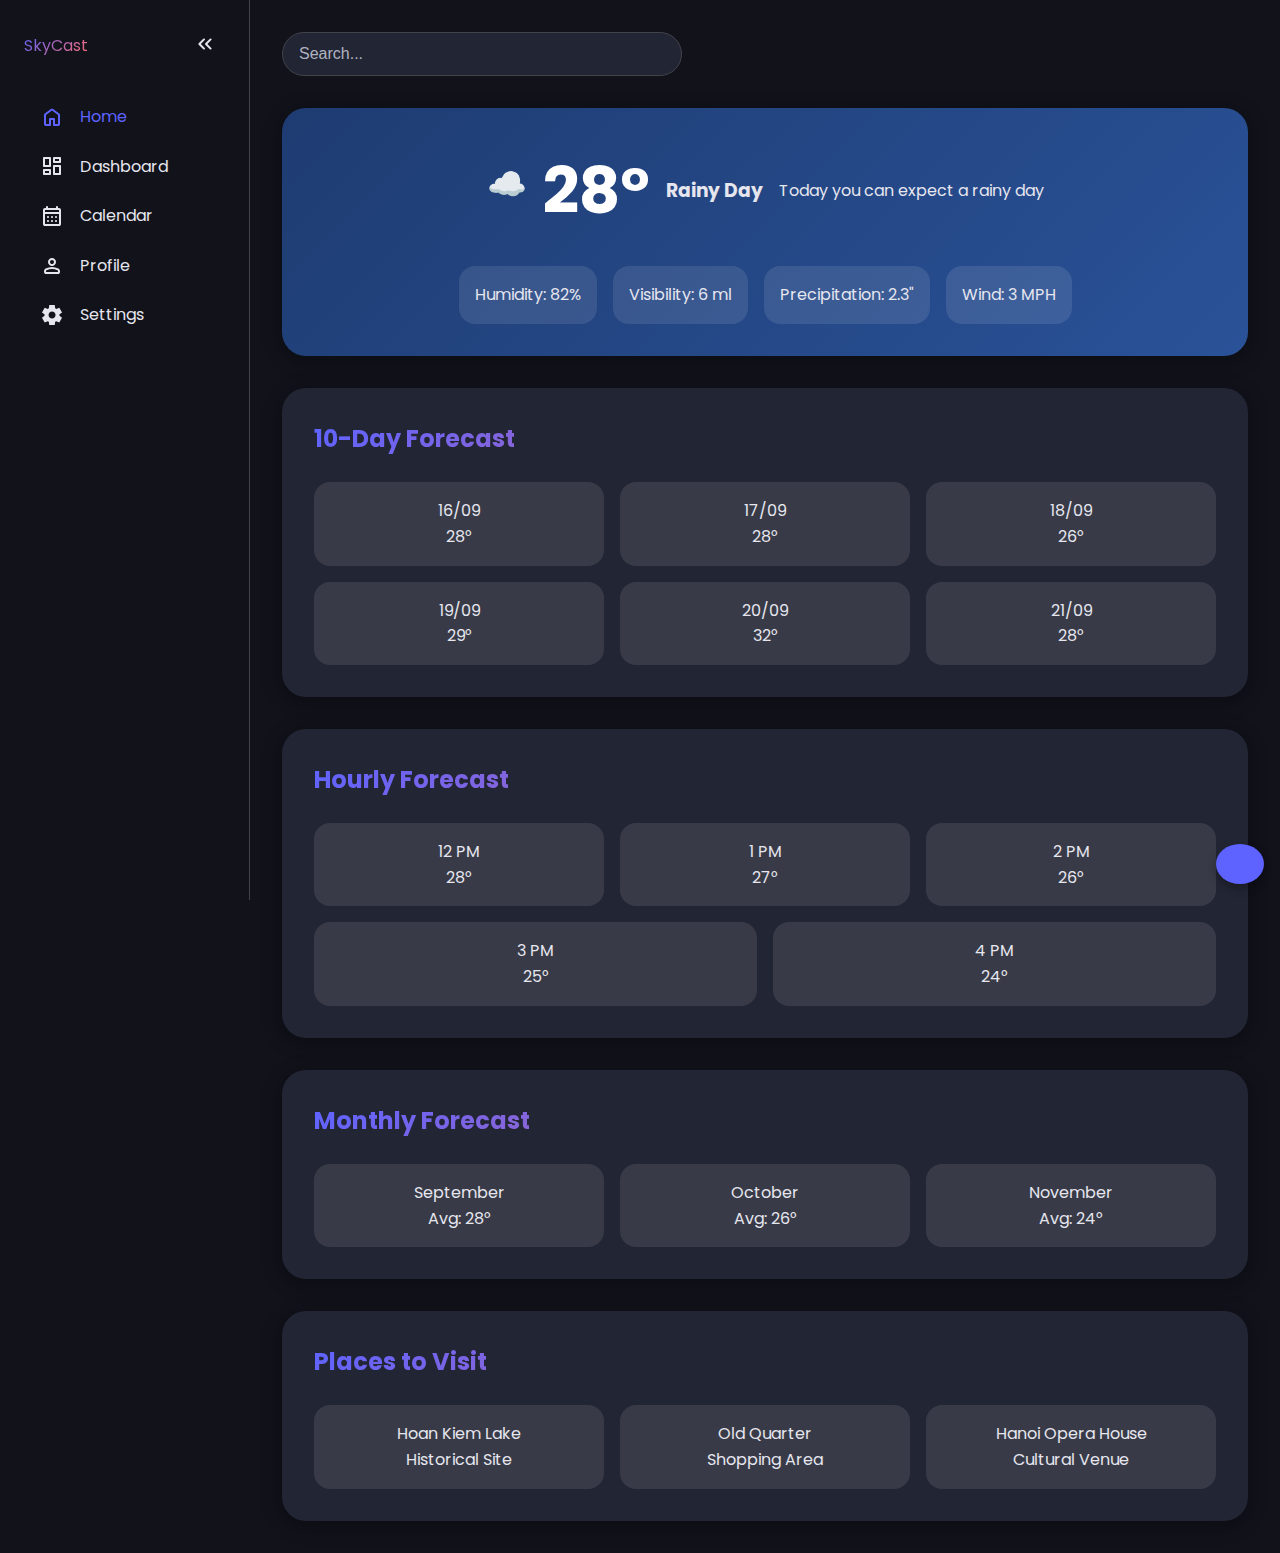
==== index.html @ c7c325af "init push" ====
<!DOCTYPE html>
<html lang="en">
<head>
  <meta charset="UTF-8">
  <meta name="viewport" content="width=device-width, initial-scale=1.0">
  <title>Weather Dashboard</title>
  <link rel="stylesheet" href="style.css">
  <script type="text/javascript" src="app.js" defer></script>
</head>
<body>
  <nav id="sidebar">
    <ul>
      <li>
        <span class="logo gradient-text">SkyCast</span>
        <button id="toggle-btn" onclick="toggleSidebar()">
          <svg xmlns="http://www.w3.org/2000/svg" height="24px" viewBox="0 -960 960 960" width="24px"><path d="m313-480 155 156q11 11 11.5 27.5T468-268q-11 11-28 11t-28-11L228-452q-6-6-8.5-13t-2.5-15q0-8 2.5-15t8.5-13l184-184q11-11 27.5-11.5T468-692q11 11 11 28t-11 28L313-480Zm264 0 155 156q11 11 11.5 27.5T732-268q-11 11-28 11t-28-11L492-452q-6-6-8.5-13t-2.5-15q0-8 2.5-15t8.5-13l184-184q11-11 27.5-11.5T732-692q11 11 11 28t-11 28L577-480Z"/></svg>
        </button>
      </li>
      <li class="active">
        <a href="index.html">
          <svg xmlns="http://www.w3.org/2000/svg" height="24px" viewBox="0 -960 960 960" width="24px"><path d="M240-200h120v-200q0-17 11.5-28.5T400-440h160q17 0 28.5 11.5T600-400v200h120v-360L480-740 240-560v360Zm-80 0v-360q0-19 8.5-36t23.5-28l240-180q21-16 48-16t48 16l240 180q15 11 23.5 28t8.5 36v360q0 33-23.5 56.5T720-120H560q-17 0-28.5-11.5T520-160v-200h-80v200q0 17-11.5 28.5T400-120H240q-33 0-56.5-23.5T160-200Zm320-270Z"/></svg>
          <span>Home</span>
        </a>
      </li>
      <li>
        <a href="dashboard.html">
          <svg xmlns="http://www.w3.org/2000/svg" height="24px" viewBox="0 -960 960 960" width="24px"><path d="M520-640v-160q0-17 11.5-28.5T560-840h240q17 0 28.5 11.5T840-800v160q0 17-11.5 28.5T800-600H560q-17 0-28.5-11.5T520-640ZM120-480v-320q0-17 11.5-28.5T160-840h240q17 0 28.5 11.5T440-800v320q0 17-11.5 28.5T400-440H160q-17 0-28.5-11.5T120-480Zm400 320v-320q0-17 11.5-28.5T560-520h240q17 0 28.5 11.5T840-480v320q0 17-11.5 28.5T800-120H560q-17 0-28.5-11.5T520-160Zm-400 0v-160q0-17 11.5-28.5T160-360h240q17 0 28.5 11.5T440-320v160q0 17-11.5 28.5T400-120H160q-17 0-28.5-11.5T120-160Zm80-360h160v-240H200v240Zm400 320h160v-240H600v240Zm0-480h160v-80H600v80ZM200-200h160v-80H200v80Z"/></svg>
          <span>Dashboard</span>
        </a>
      </li>
      <li>
        <a href="calendar.html">
          <svg xmlns="http://www.w3.org/2000/svg" height="24px" viewBox="0 -960 960 960" width="24px"><path d="M200-80q-33 0-56.5-23.5T120-160v-560q0-33 23.5-56.5T200-800h40v-40q0-17 11.5-28.5T280-880q17 0 28.5 11.5T320-840v40h320v-40q0-17 11.5-28.5T680-880q17 0 28.5 11.5T720-840v40h40q33 0 56.5 23.5T840-720v560q0 33-23.5 56.5T760-80H200Zm0-80h560v-400H200v400Zm0-480h560v-80H200v80Zm0 0v-80 80Zm280 240q-17 0-28.5-11.5T440-440q0-17 11.5-28.5T480-480q17 0 28.5 11.5T520-440q0 17-11.5 28.5T480-400Zm-160 0q-17 0-28.5-11.5T280-440q0-17 11.5-28.5T320-480q17 0 28.5 11.5T360-440q0 17-11.5 28.5T320-400Zm320 0q-17 0-28.5-11.5T600-440q0-17 11.5-28.5T640-480q17 0 28.5 11.5T680-440q0 17-11.5 28.5T640-400ZM480-240q-17 0-28.5-11.5T440-280q0-17 11.5-28.5T480-320q17 0 28.5 11.5T520-280q0 17-11.5 28.5T480-240Zm-160 0q-17 0-28.5-11.5T280-280q0-17 11.5-28.5T320-320q17 0 28.5 11.5T360-280q0 17-11.5 28.5T320-240Zm320 0q-17 0-28.5-11.5T600-280q0-17 11.5-28.5T640-320q17 0 28.5 11.5T680-280q0 17-11.5 28.5T640-240Z"/></svg>
          <span>Calendar</span>
        </a>
      </li>
      <li>
        <a href="profile.html">
          <svg xmlns="http://www.w3.org/2000/svg" height="24px" viewBox="0 -960 960 960" width="24px"><path d="M480-480q-66 0-113-47t-47-113q0-66 47-113t113-47q66 0 113 47t47 113q0 66-47 113t-113 47ZM160-240v-32q0-34 17.5-62.5T224-378q62-31 126-46.5T480-440q66 0 130 15.5T736-378q29 15 46.5 43.5T800-272v32q0 33-23.5 56.5T720-160H240q-33 0-56.5-23.5T160-240Zm80 0h480v-32q0-11-5.5-20T700-306q-54-27-109-40.5T480-360q-56 0-111 13.5T260-306q-9 5-14.5 14t-5.5 20v32Zm240-320q33 0 56.5-23.5T560-640q0-33-23.5-56.5T480-720q-33 0-56.5 23.5T400-640q0 33 23.5 56.5T480-560Zm0-80Zm0 400Z"/></svg>
          <span>Profile</span>
        </a>
      </li>
      <li>
        <a href="settings.html">
          <svg xmlns="http://www.w3.org/2000/svg" height="24px" viewBox="0 -960 960 960" width="24px"><path d="m370-80-16-128q-13-5-24.5-12T307-235l-119 50L78-375l103-78q-1-7-1-13.5v-27q0-6.5 1-13.5L78-585l110-190 119 50q11-8 23-15t24-12l16-128h220l16 128q13 5 24.5 12t22.5 15l119-50 110 190-103 78q1 7 1 13.5v27q0 6.5-2 13.5l103 78-110 190-118-50q-11 8-23 15t-24 12L590-80H370Zm112-260q58 0 99-41t41-99q0-58-41-99t-99-41q-58 0-99 41t-41 99q0 58 41 99t99 41Z"/></svg>
          <span>Settings</span>
        </a>
      </li>
    </ul>
  </nav>
  
  <main>
    <div class="input-container">
      <input type="text" placeholder="Search...">
    </div>
    
    <section id="leftcontainer">
      <div class="leftsidebar">
        <div class="upper">
          <div class="weather-icon">☁️</div>
          <p class="temperature">28°</p>
          <h3>Rainy Day</h3>
          <p>Today you can expect a rainy day</p>
        </div>
        <div class="lower">
          <div class="container">Humidity: 82%</div>
          <div class="container">Visibility: 6 ml</div>
          <div class="container">Precipitation: 2.3"</div>
          <div class="container">Wind: 3 MPH</div>
        </div>
      </div>
    </section>

    <section id="forecast" class="card">
      <h2 class="gradient-text">10-Day Forecast</h2>
      <div class="forecast-container">
        <div class="forecast-day">
          <p>16/09</p>
          <p>28°</p>
        </div>
        <div class="forecast-day">
          <p>17/09</p>
          <p>28°</p>
        </div>
        <div class="forecast-day">
          <p>18/09</p>
          <p>26°</p>
        </div>
        <div class="forecast-day">
          <p>19/09</p>
          <p>29°</p>
        </div>
        <div class="forecast-day">
          <p>20/09</p>
          <p>32°</p>
        </div>
        <div class="forecast-day">
          <p>21/09</p>
          <p>28°</p>
        </div>
      </div>
    </section>

    <section id="hourly" class="card">
      <h2 class="gradient-text">Hourly Forecast</h2>
      <div class="hourly-container">
        <div class="hour">
          <p>12 PM</p>
          <p>28°</p>
        </div>
        <div class="hour">
          <p>1 PM</p>
          <p>27°</p>
        </div>
        <div class="hour">
          <p>2 PM</p>
          <p>26°</p>
        </div>
        <div class="hour">
          <p>3 PM</p>
          <p>25°</p>
        </div>
        <div class="hour">
          <p>4 PM</p>
          <p>24°</p>
        </div>
      </div>
    </section>

    <section id="monthly" class="card">
      <h2 class="gradient-text">Monthly Forecast</h2>
      <div class="monthly-container">
        <div class="month">
          <p>September</p>
          <p>Avg: 28°</p>
        </div>
        <div class="month">
          <p>October</p>
          <p>Avg: 26°</p>
        </div>
        <div class="month">
          <p>November</p>
          <p>Avg: 24°</p>
        </div>
      </div>
    </section>

    <section id="places" class="card">
      <h2 class="gradient-text">Places to Visit</h2>
      <div class="places-container">
        <div class="place">
          <p>Hoan Kiem Lake</p>
          <p>Historical Site</p>
        </div>
        <div class="place">
          <p>Old Quarter</p>
          <p>Shopping Area</p>
        </div>
        <div class="place">
          <p>Hanoi Opera House</p>
          <p>Cultural Venue</p>
        </div>
      </div>
    </section>
  </main>
  
  <button class="dark-mode-toggle">
    <svg xmlns="http://www.w3.org/2000/svg" height="24px" viewBox="0 0 24 24" width="24px" fill="#ffffff">
      <path d="M12 7c-2.76 0-5 2.24-5 5s2.24 5 5 5 5-2.24 5-5-2.24-5-5-5zM2 13h2c.55 0 1-.45 1-1s-.45-1-1-1H2c-.55 0-1 .45-1 1s.45 1 1 1zm18 0h2c.55 0 1-.45 1-1s-.45-1-1-1h-2c-.55 0-1 .45-1 1s.45 1 1 1zM11 2v2c0 .55.45 1 1 1s1-.45 1-1V2c0-.55-.45-1-1-1s-1 .45-1 1zm0 18v2c0 .55.45 1 1 1s1-.45 1-1v-2c0-.55-.45-1-1-1s-1 .45-1 1zM5.99 4.58c-.39-.39-1.03-.39-1.41 0-.39.39-.39 1.03 0 1.41l1.06 1.06c.39.39 1.03.39 1.41 0s.39-1.03 0-1.41L5.99 4.58zm12.37 12.37c-.39-.39-1.03-.39-1.41 0-.39.39-.39 1.03 0 1.41l1.06 1.06c.39.39 1.03.39 1.41 0 .39-.39.39-1.03 0-1.41l-1.06-1.06zm1.06-10.96c.39-.39.39-1.03 0-1.41-.39-.39-1.03-.39-1.41 0l-1.06 1.06c-.39.39-.39 1.03 0 1.41s1.03.39 1.41 0l1.06-1.06zM7.05 18.36c.39-.39.39-1.03 0-1.41-.39-.39-1.03-.39-1.41 0l-1.06 1.06c-.39.39-.39 1.03 0 1.41s1.03.39 1.41 0l1.06-1.06z"/>
    </svg>
  </button>
</body>
</html>
---- style.css ----
@import url('https://fonts.googleapis.com/css2?family=Poppins:ital,wght@0,100;0,200;0,300;0,400;0,500;0,600;0,700;0,800;0,900;1,100;1,200;1,300;1,400;1,500;1,600;1,700;1,800;1,900&display=swap');

:root {
  --base-clr: #11121a;
  --line-clr: #42434a;
  --hover-clr: #222533;
  --text-clr: #e6e6ef;
  --accent-clr: #5e63ff;
  --secondary-text-clr: #b0b3c1;
  --gradient-clr-1: #1e3c72;
  --gradient-clr-2: #2a5298;
}

* {
  margin: 0;
  padding: 0;
  box-sizing: border-box;
}

html {
  font-family: Poppins, 'Segoe UI', Tahoma, Geneva, Verdana, sans-serif;
  line-height: 1.6;
  scroll-behavior: smooth;
}

body {
  min-height: 100vh;
  background-color: var(--base-clr);
  color: var(--text-clr);
  display: grid;
  grid-template-columns: auto 1fr;
}

/* Sidebar Styling */
#sidebar {
  height: 100vh;
  width: 250px;
  padding: 1.5em;
  background-color: var(--base-clr);
  border-right: 1px solid var(--line-clr);
  position: sticky;
  top: 0;
  transition: 300ms ease-in-out;
  overflow-y: auto;
}

#sidebar.close {
  width: 60px;
  padding: 0.5em;
}

#sidebar ul {
  list-style: none;
}

#sidebar>ul>li:first-child {
  display: flex;
  justify-content: space-between;
  align-items: center;
  margin-bottom: 1.5em;
}

#sidebar ul li.active a {
  color: var(--accent-clr);
}

#sidebar ul li.active svg {
  fill: var(--accent-clr);
}

#sidebar a,
#sidebar .dropdown-btn {
  border-radius: 0.5em;
  padding: 0.75em 1em;
  text-decoration: none;
  color: var(--text-clr);
  display: flex;
  align-items: center;
  gap: 1em;
  transition: background-color 0.3s ease;
}

#sidebar a:hover,
#sidebar .dropdown-btn:hover {
  background-color: var(--hover-clr);
}

#sidebar svg {
  fill: var(--text-clr);
  transition: fill 0.3s ease;
}

#sidebar .sub-menu {
  display: grid;
  grid-template-rows: 0fr;
  transition: grid-template-rows 0.3s ease;
}

#sidebar .sub-menu.show {
  grid-template-rows: 1fr;
}

#sidebar .sub-menu a {
  padding-left: 2.5em;
}

#toggle-btn {
  background: none;
  border: none;
  cursor: pointer;
  padding: 0.5em;
  border-radius: 0.5em;
  transition: background-color 0.3s ease;
}

#toggle-btn:hover {
  background-color: var(--hover-clr);
}

/* Main Content Styling */
main {
  padding: 2em;
  display: flex;
  flex-direction: column;
  gap: 2em;
}

/* Input Container */
.input-container {
  display: flex;
  align-items: center;
  background-color: var(--hover-clr);
  padding: 0.75em 1em;
  border-radius: 2em;
  border: 1px solid var(--line-clr);
  width: 100%;
  max-width: 400px;
  transition: border-color 0.3s ease;
}

.input-container input {
  flex: 1;
  background: none;
  border: none;
  outline: none;
  color: var(--text-clr);
  font-size: 1rem;
}

.input-container input::placeholder {
  color: var(--secondary-text-clr);
}

.input-container:hover {
  border-color: var(--accent-clr);
}

/* Left Sidebar (Weather Section) */
.leftsidebar {
  background: linear-gradient(135deg, var(--gradient-clr-1), var(--gradient-clr-2));
  border-radius: 1.5em;
  padding: 2em;
  display: flex;
  flex-direction: column;
  align-items: center;
  gap: 1.5em;
  box-shadow: 0 4px 20px rgba(0, 0, 0, 0.3);
}

.leftsidebar .temperature {
  font-size: 4rem;
  font-weight: bold;
  color: white;
}

.leftsidebar .upper,
.leftsidebar .lower {
  width: 100%;
  display: flex;
  justify-content: center;
  align-items: center;
  gap: 1em;
}

.leftsidebar .lower {
  flex-wrap: wrap;
}

.leftsidebar .container {
  background-color: rgba(255, 255, 255, 0.1);
  border-radius: 1em;
  padding: 1em;
  text-align: center;
  transition: transform 0.3s ease, background-color 0.3s ease;
}

.leftsidebar .container:hover {
  background-color: rgba(255, 255, 255, 0.2);
  transform: translateY(-5px);
}

/* Forecast and Other Sections */
#forecast,
#hourly,
#monthly,
#places {
  background-color: var(--hover-clr);
  border-radius: 1.5em;
  padding: 2em;
  box-shadow: 0 4px 20px rgba(0, 0, 0, 0.3);
}

#forecast h2,
#hourly h2,
#monthly h2,
#places h2 {
  margin-bottom: 1em;
  font-size: 1.5rem;
  color: var(--accent-clr);
}

.forecast-container,
.hourly-container,
.monthly-container,
.places-container {
  display: flex;
  gap: 1em;
  flex-wrap: wrap;
}

.forecast-day,
.hour,
.month,
.place {
  background-color: rgba(255, 255, 255, 0.1);
  border-radius: 1em;
  padding: 1em;
  flex: 1 1 calc(33.333% - 1em);
  text-align: center;
  transition: transform 0.3s ease, background-color 0.3s ease;
}

.forecast-day:hover,
.hour:hover,
.month:hover,
.place:hover {
  background-color: rgba(255, 255, 255, 0.2);
  transform: translateY(-5px);
}

/* Responsive Design */
@media (max-width: 800px) {
  body {
    grid-template-columns: 1fr;
  }

  #sidebar {
    height: 60px;
    width: 100%;
    position: fixed;
    bottom: 0;
    top: unset;
    border-right: none;
    border-top: 1px solid var(--line-clr);
    padding: 0;
  }

  #sidebar>ul {
    display: flex;
    justify-content: space-around;
    align-items: center;
  }

  #sidebar ul li span,
  #sidebar ul li:first-child,
  .dropdown-btn svg:last-child {
    display: none;
  }

  #sidebar .sub-menu.show {
    position: fixed;
    bottom: 60px;
    left: 0;
    width: 100%;
    background-color: var(--hover-clr);
    border-top: 1px solid var(--line-clr);
    display: flex;
    justify-content: center;
  }

  main {
    padding: 1em;
    padding-bottom: 80px;
  }

  .leftsidebar {
    width: 100%;
    min-height: auto;
  }

  .forecast-day,
  .hour,
  .month,
  .place {
    flex: 1 1 calc(50% - 1em);
  }
}

@media (max-width: 480px) {
  .forecast-day,
  .hour,
  .month,
  .place {
    flex: 1 1 100%;
  }
}

/* Smooth Scroll and Focus States */
a:focus,
button:focus,
input:focus,
.dropdown-btn:focus {
  outline: 2px solid var(--accent-clr);
  outline-offset: 2px;
}

/* Button and Input Styling */
button,
input[type="submit"],
input[type="button"] {
  background-color: var(--accent-clr);
  color: var(--text-clr);
  border: none;
  border-radius: 0.5em;
  padding: 0.75em 1.5em;
  font-size: 1rem;
  cursor: pointer;
  transition: background-color 0.3s ease, transform 0.2s ease;
}

button:hover,
input[type="submit"]:hover,
input[type="button"]:hover {
  background-color: #4a4dff;
  transform: translateY(-2px);
}

button:active,
input[type="submit"]:active,
input[type="button"]:active {
  transform: translateY(0);
}

/* Card-Like Sections */
.card {
  background-color: var(--hover-clr);
  border-radius: 1.5em;
  padding: 1.5em;
  box-shadow: 0 4px 20px rgba(0, 0, 0, 0.3);
  transition: transform 0.3s ease, box-shadow 0.3s ease;
}

.card:hover {
  transform: translateY(-5px);
  box-shadow: 0 6px 25px rgba(0, 0, 0, 0.4);
}

/* Animated Weather Icons */
.weather-icon {
  font-size: 2rem;
  margin-bottom: 0.5em;
  animation: float 3s ease-in-out infinite;
}

@keyframes float {
  0%, 100% {
    transform: translateY(0);
  }
  50% {
    transform: translateY(-10px);
  }
}

/* Gradient Text for Headings */
.gradient-text {
  background: linear-gradient(135deg, var(--accent-clr), #ff6b6b);
  -webkit-background-clip: text;
  -webkit-text-fill-color: transparent;
}

/* Custom Scrollbar */
::-webkit-scrollbar {
  width: 8px;
}

::-webkit-scrollbar-track {
  background: var(--base-clr);
}

::-webkit-scrollbar-thumb {
  background: var(--accent-clr);
  border-radius: 4px;
}

::-webkit-scrollbar-thumb:hover {
  background: #4a4dff;
}

/* Loading Animation */
@keyframes spin {
  0% {
    transform: rotate(0deg);
  }
  100% {
    transform: rotate(360deg);
  }
}

.loading-spinner {
  border: 4px solid var(--line-clr);
  border-top: 4px solid var(--accent-clr);
  border-radius: 50%;
  width: 40px;
  height: 40px;
  animation: spin 1s linear infinite;
  margin: 2em auto;
}

/* Dark Mode Toggle */
.dark-mode-toggle {
  position: fixed;
  bottom: 1em;
  right: 1em;
  background-color: var(--accent-clr);
  border: none;
  border-radius: 50%;
  width: 40px;
  height: 40px;
  cursor: pointer;
  display: flex;
  align-items: center;
  justify-content: center;
  box-shadow: 0 4px 10px rgba(0, 0, 0, 0.3);
  transition: background-color 0.3s ease;
}

.dark-mode-toggle:hover {
  background-color: #4a4dff;
}
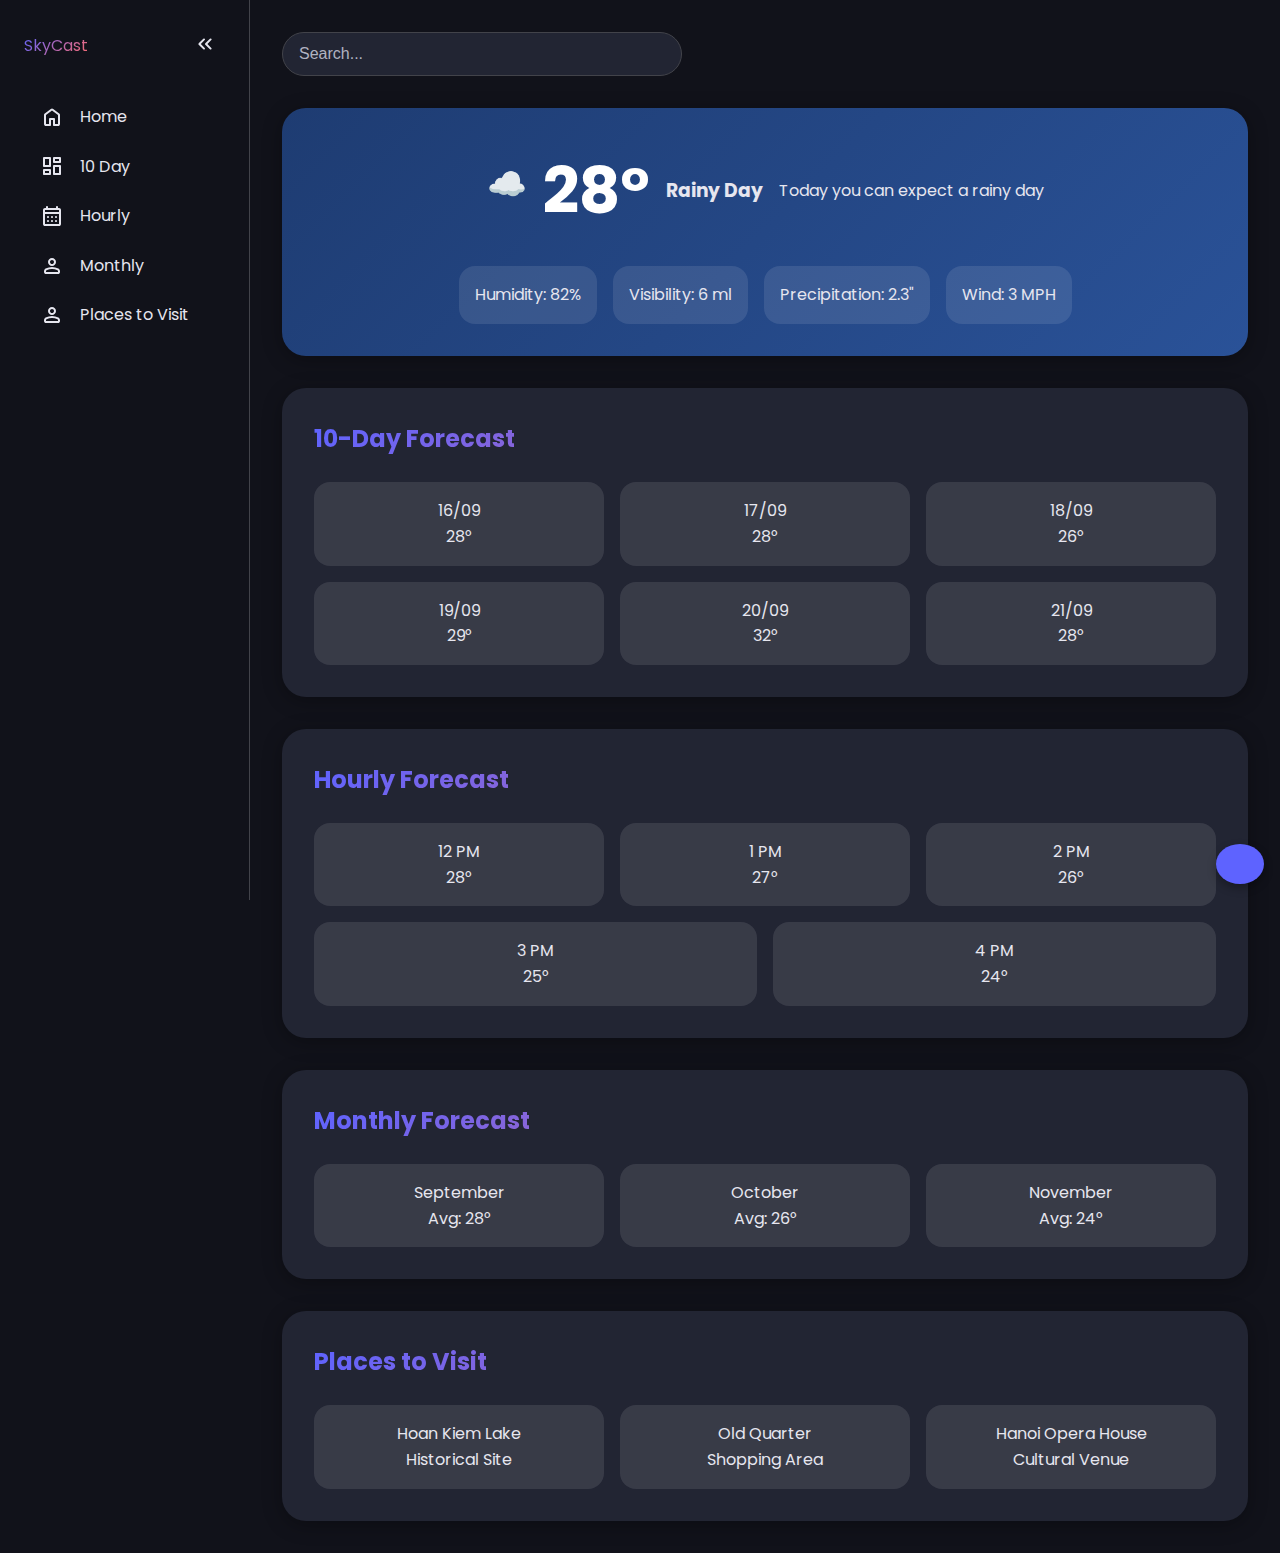
==== commit f74cf9c6: "icons" ====
--- a/index.html
+++ b/index.html
@@ -10,40 +10,40 @@
 <body>
   <nav id="sidebar">
     <ul>
-      <li>
+      <li class="logo">
         <span class="logo gradient-text">SkyCast</span>
         <button id="toggle-btn" onclick="toggleSidebar()">
           <svg xmlns="http://www.w3.org/2000/svg" height="24px" viewBox="0 -960 960 960" width="24px"><path d="m313-480 155 156q11 11 11.5 27.5T468-268q-11 11-28 11t-28-11L228-452q-6-6-8.5-13t-2.5-15q0-8 2.5-15t8.5-13l184-184q11-11 27.5-11.5T468-692q11 11 11 28t-11 28L313-480Zm264 0 155 156q11 11 11.5 27.5T732-268q-11 11-28 11t-28-11L492-452q-6-6-8.5-13t-2.5-15q0-8 2.5-15t8.5-13l184-184q11-11 27.5-11.5T732-692q11 11 11 28t-11 28L577-480Z"/></svg>
         </button>
       </li>
-      <li class="active">
+      <li class="#">
         <a href="index.html">
           <svg xmlns="http://www.w3.org/2000/svg" height="24px" viewBox="0 -960 960 960" width="24px"><path d="M240-200h120v-200q0-17 11.5-28.5T400-440h160q17 0 28.5 11.5T600-400v200h120v-360L480-740 240-560v360Zm-80 0v-360q0-19 8.5-36t23.5-28l240-180q21-16 48-16t48 16l240 180q15 11 23.5 28t8.5 36v360q0 33-23.5 56.5T720-120H560q-17 0-28.5-11.5T520-160v-200h-80v200q0 17-11.5 28.5T400-120H240q-33 0-56.5-23.5T160-200Zm320-270Z"/></svg>
           <span>Home</span>
         </a>
       </li>
       <li>
-        <a href="dashboard.html">
+        <a href="#forcast">
           <svg xmlns="http://www.w3.org/2000/svg" height="24px" viewBox="0 -960 960 960" width="24px"><path d="M520-640v-160q0-17 11.5-28.5T560-840h240q17 0 28.5 11.5T840-800v160q0 17-11.5 28.5T800-600H560q-17 0-28.5-11.5T520-640ZM120-480v-320q0-17 11.5-28.5T160-840h240q17 0 28.5 11.5T440-800v320q0 17-11.5 28.5T400-440H160q-17 0-28.5-11.5T120-480Zm400 320v-320q0-17 11.5-28.5T560-520h240q17 0 28.5 11.5T840-480v320q0 17-11.5 28.5T800-120H560q-17 0-28.5-11.5T520-160Zm-400 0v-160q0-17 11.5-28.5T160-360h240q17 0 28.5 11.5T440-320v160q0 17-11.5 28.5T400-120H160q-17 0-28.5-11.5T120-160Zm80-360h160v-240H200v240Zm400 320h160v-240H600v240Zm0-480h160v-80H600v80ZM200-200h160v-80H200v80Z"/></svg>
-          <span>Dashboard</span>
+          <span>10 Day</span>
         </a>
       </li>
       <li>
-        <a href="calendar.html">
+        <a href="#hourly">
           <svg xmlns="http://www.w3.org/2000/svg" height="24px" viewBox="0 -960 960 960" width="24px"><path d="M200-80q-33 0-56.5-23.5T120-160v-560q0-33 23.5-56.5T200-800h40v-40q0-17 11.5-28.5T280-880q17 0 28.5 11.5T320-840v40h320v-40q0-17 11.5-28.5T680-880q17 0 28.5 11.5T720-840v40h40q33 0 56.5 23.5T840-720v560q0 33-23.5 56.5T760-80H200Zm0-80h560v-400H200v400Zm0-480h560v-80H200v80Zm0 0v-80 80Zm280 240q-17 0-28.5-11.5T440-440q0-17 11.5-28.5T480-480q17 0 28.5 11.5T520-440q0 17-11.5 28.5T480-400Zm-160 0q-17 0-28.5-11.5T280-440q0-17 11.5-28.5T320-480q17 0 28.5 11.5T360-440q0 17-11.5 28.5T320-400Zm320 0q-17 0-28.5-11.5T600-440q0-17 11.5-28.5T640-480q17 0 28.5 11.5T680-440q0 17-11.5 28.5T640-400ZM480-240q-17 0-28.5-11.5T440-280q0-17 11.5-28.5T480-320q17 0 28.5 11.5T520-280q0 17-11.5 28.5T480-240Zm-160 0q-17 0-28.5-11.5T280-280q0-17 11.5-28.5T320-320q17 0 28.5 11.5T360-280q0 17-11.5 28.5T320-240Zm320 0q-17 0-28.5-11.5T600-280q0-17 11.5-28.5T640-320q17 0 28.5 11.5T680-280q0 17-11.5 28.5T640-240Z"/></svg>
-          <span>Calendar</span>
+          <span>Hourly</span>
         </a>
       </li>
       <li>
-        <a href="profile.html">
+        <a href="#monthly">
           <svg xmlns="http://www.w3.org/2000/svg" height="24px" viewBox="0 -960 960 960" width="24px"><path d="M480-480q-66 0-113-47t-47-113q0-66 47-113t113-47q66 0 113 47t47 113q0 66-47 113t-113 47ZM160-240v-32q0-34 17.5-62.5T224-378q62-31 126-46.5T480-440q66 0 130 15.5T736-378q29 15 46.5 43.5T800-272v32q0 33-23.5 56.5T720-160H240q-33 0-56.5-23.5T160-240Zm80 0h480v-32q0-11-5.5-20T700-306q-54-27-109-40.5T480-360q-56 0-111 13.5T260-306q-9 5-14.5 14t-5.5 20v32Zm240-320q33 0 56.5-23.5T560-640q0-33-23.5-56.5T480-720q-33 0-56.5 23.5T400-640q0 33 23.5 56.5T480-560Zm0-80Zm0 400Z"/></svg>
-          <span>Profile</span>
+          <span>Monthly<span>
         </a>
       </li>
       <li>
-        <a href="settings.html">
-          <svg xmlns="http://www.w3.org/2000/svg" height="24px" viewBox="0 -960 960 960" width="24px"><path d="m370-80-16-128q-13-5-24.5-12T307-235l-119 50L78-375l103-78q-1-7-1-13.5v-27q0-6.5 1-13.5L78-585l110-190 119 50q11-8 23-15t24-12l16-128h220l16 128q13 5 24.5 12t22.5 15l119-50 110 190-103 78q1 7 1 13.5v27q0 6.5-2 13.5l103 78-110 190-118-50q-11 8-23 15t-24 12L590-80H370Zm112-260q58 0 99-41t41-99q0-58-41-99t-99-41q-58 0-99 41t-41 99q0 58 41 99t99 41Z"/></svg>
-          <span>Settings</span>
+        <a href="#places">
+            <svg xmlns="http://www.w3.org/2000/svg" height="24px" viewBox="0 -960 960 960" width="24px"><path d="M480-480q-66 0-113-47t-47-113q0-66 47-113t113-47q66 0 113 47t47 113q0 66-47 113t-113 47ZM160-240v-32q0-34 17.5-62.5T224-378q62-31 126-46.5T480-440q66 0 130 15.5T736-378q29 15 46.5 43.5T800-272v32q0 33-23.5 56.5T720-160H240q-33 0-56.5-23.5T160-240Zm80 0h480v-32q0-11-5.5-20T700-306q-54-27-109-40.5T480-360q-56 0-111 13.5T260-306q-9 5-14.5 14t-5.5 20v32Zm240-320q33 0 56.5-23.5T560-640q0-33-23.5-56.5T480-720q-33 0-56.5 23.5T400-640q0 33 23.5 56.5T480-560Zm0-80Zm0 400Z"/></svg>
+          <span>Places to Visit</span>
         </a>
       </li>
     </ul>
--- a/style.css
+++ b/style.css
@@ -446,4 +446,5 @@
 
 .dark-mode-toggle:hover {
   background-color: #4a4dff;
-}+}
+
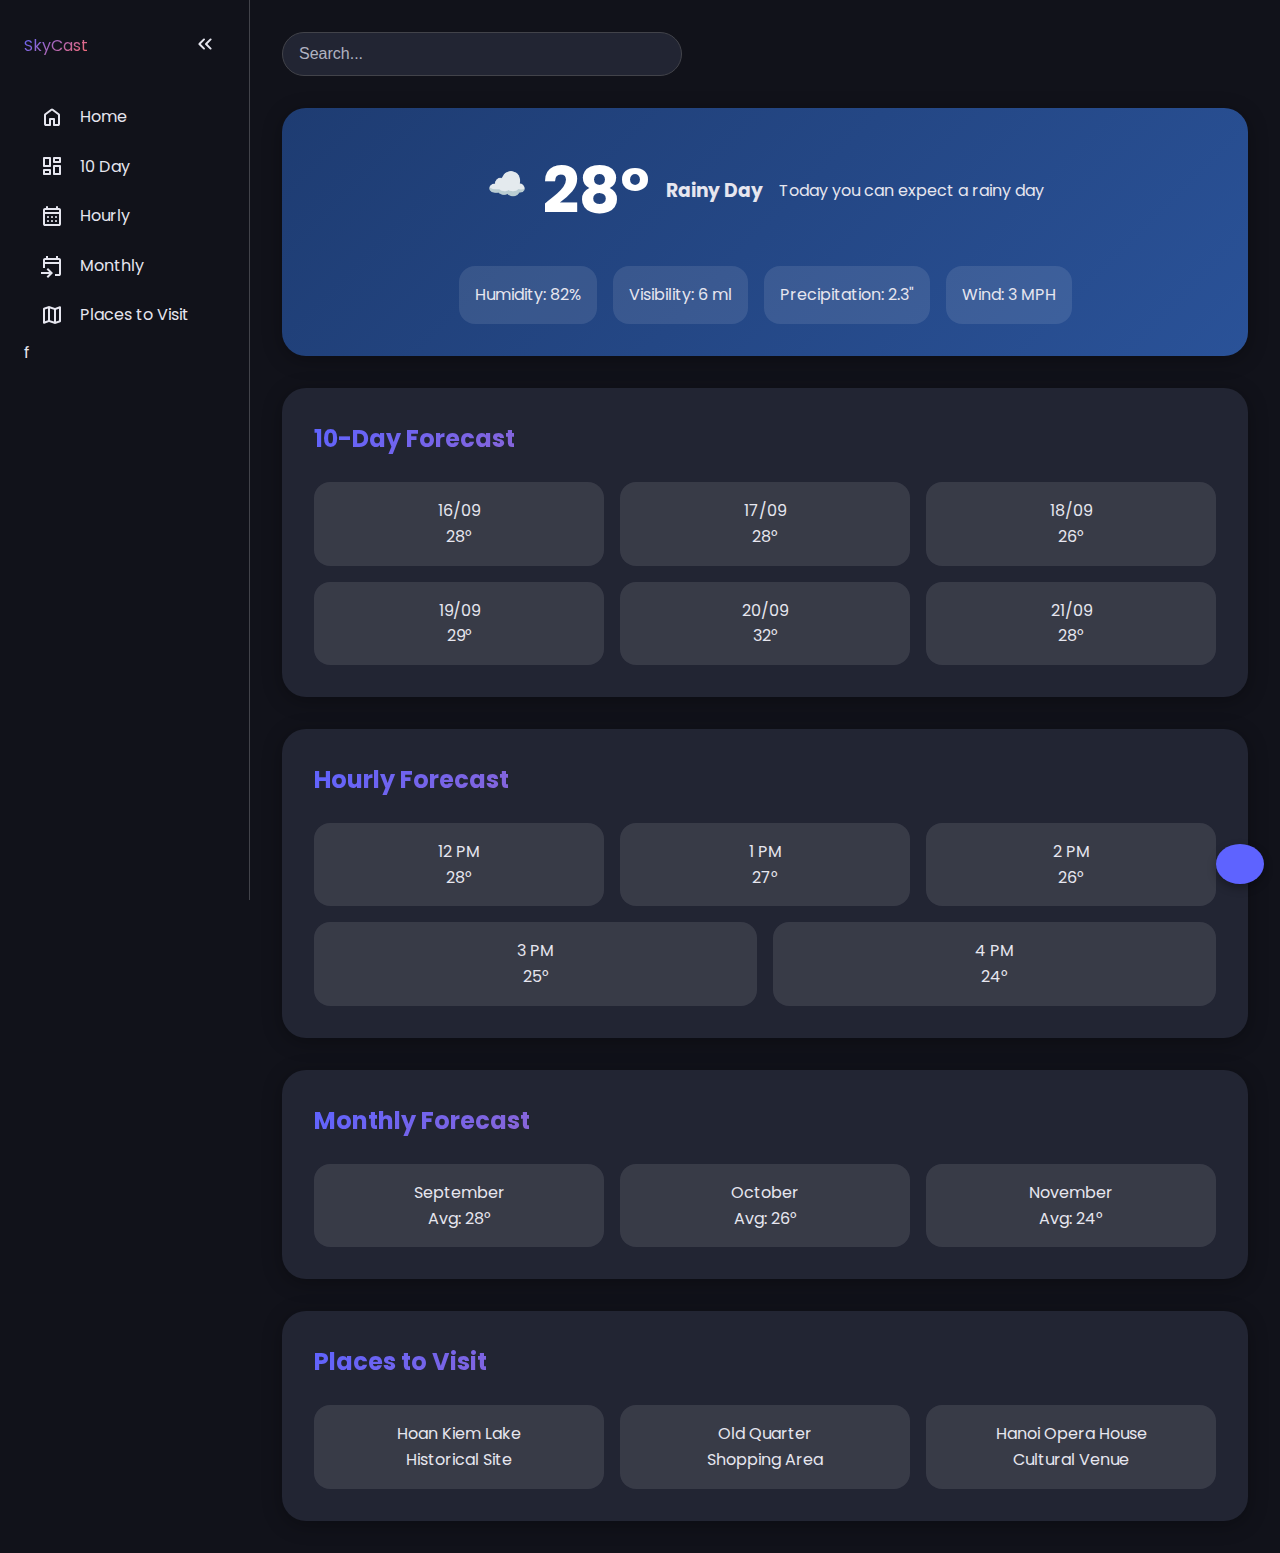
==== commit 6bfcae34: "icons updated" ====
--- a/index.html
+++ b/index.html
@@ -36,17 +36,17 @@
       </li>
       <li>
         <a href="#monthly">
-          <svg xmlns="http://www.w3.org/2000/svg" height="24px" viewBox="0 -960 960 960" width="24px"><path d="M480-480q-66 0-113-47t-47-113q0-66 47-113t113-47q66 0 113 47t47 113q0 66-47 113t-113 47ZM160-240v-32q0-34 17.5-62.5T224-378q62-31 126-46.5T480-440q66 0 130 15.5T736-378q29 15 46.5 43.5T800-272v32q0 33-23.5 56.5T720-160H240q-33 0-56.5-23.5T160-240Zm80 0h480v-32q0-11-5.5-20T700-306q-54-27-109-40.5T480-360q-56 0-111 13.5T260-306q-9 5-14.5 14t-5.5 20v32Zm240-320q33 0 56.5-23.5T560-640q0-33-23.5-56.5T480-720q-33 0-56.5 23.5T400-640q0 33 23.5 56.5T480-560Zm0-80Zm0 400Z"/></svg>
+            <svg xmlns="http://www.w3.org/2000/svg" height="24px" viewBox="0 -960 960 960" width="24px" fill="#e3e3e3"><path d="M600-80v-80h160v-400H200v160h-80v-320q0-33 23.5-56.5T200-800h40v-80h80v80h320v-80h80v80h40q33 0 56.5 23.5T840-720v560q0 33-23.5 56.5T760-80H600ZM320 0l-56-56 103-104H40v-80h327L264-344l56-56 200 200L320 0ZM200-640h560v-80H200v80Zm0 0v-80 80Z"/></svg>
           <span>Monthly<span>
         </a>
       </li>
       <li>
         <a href="#places">
-            <svg xmlns="http://www.w3.org/2000/svg" height="24px" viewBox="0 -960 960 960" width="24px"><path d="M480-480q-66 0-113-47t-47-113q0-66 47-113t113-47q66 0 113 47t47 113q0 66-47 113t-113 47ZM160-240v-32q0-34 17.5-62.5T224-378q62-31 126-46.5T480-440q66 0 130 15.5T736-378q29 15 46.5 43.5T800-272v32q0 33-23.5 56.5T720-160H240q-33 0-56.5-23.5T160-240Zm80 0h480v-32q0-11-5.5-20T700-306q-54-27-109-40.5T480-360q-56 0-111 13.5T260-306q-9 5-14.5 14t-5.5 20v32Zm240-320q33 0 56.5-23.5T560-640q0-33-23.5-56.5T480-720q-33 0-56.5 23.5T400-640q0 33 23.5 56.5T480-560Zm0-80Zm0 400Z"/></svg>
+            <svg xmlns="http://www.w3.org/2000/svg" height="24px" viewBox="0 -960 960 960" width="24px" fill="#e3e3e3"><path d="m600-120-240-84-186 72q-20 8-37-4.5T120-170v-560q0-13 7.5-23t20.5-15l212-72 240 84 186-72q20-8 37 4.5t17 33.5v560q0 13-7.5 23T812-192l-212 72Zm-40-98v-468l-160-56v468l160 56Zm80 0 120-40v-474l-120 46v468Zm-440-10 120-46v-468l-120 40v474Zm440-458v468-468Zm-320-56v468-468Z"/></svg>
           <span>Places to Visit</span>
         </a>
       </li>
-    </ul>
+    </ul>f
   </nav>
   
   <main>
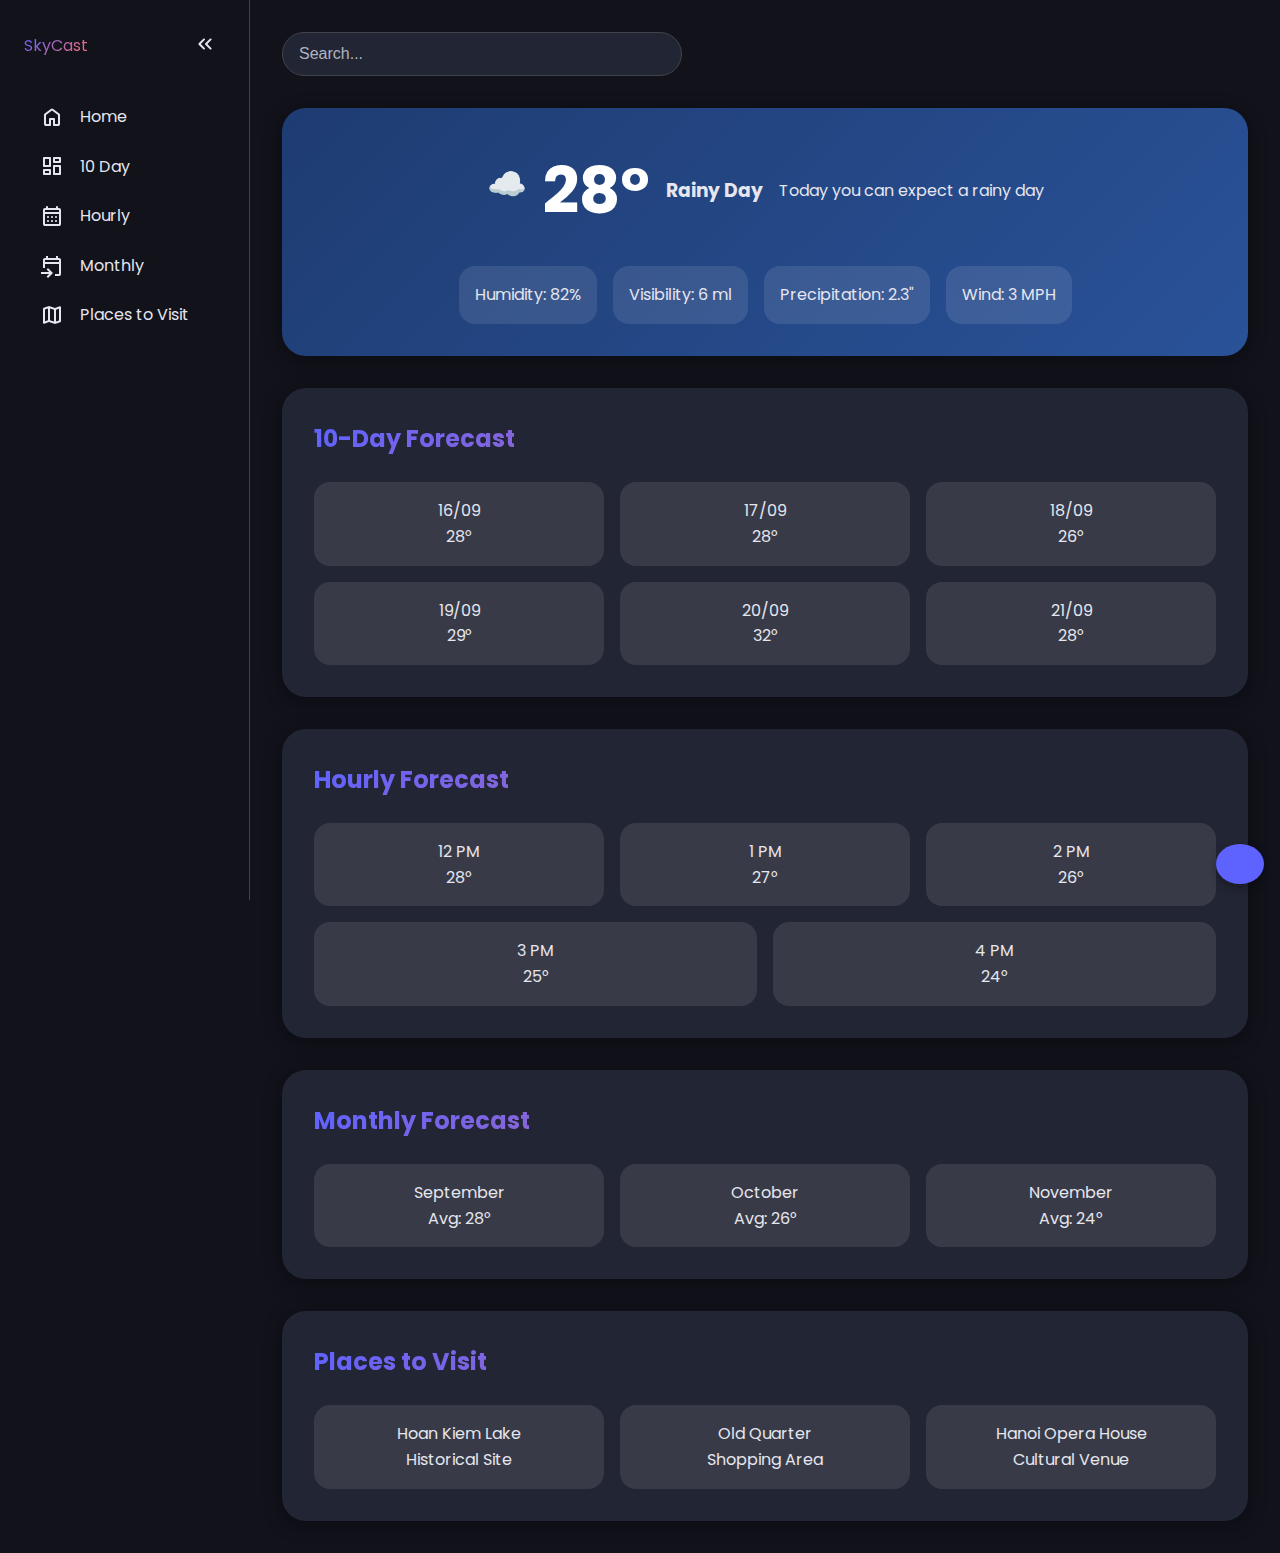
==== commit efd4323a: "styles" ====
--- a/index.html
+++ b/index.html
@@ -5,7 +5,6 @@
   <meta name="viewport" content="width=device-width, initial-scale=1.0">
   <title>Weather Dashboard</title>
   <link rel="stylesheet" href="style.css">
-  <script type="text/javascript" src="app.js" defer></script>
 </head>
 <body>
   <nav id="sidebar">
@@ -46,7 +45,7 @@
           <span>Places to Visit</span>
         </a>
       </li>
-    </ul>f
+    </ul>
   </nav>
   
   <main>
--- a/style.css
+++ b/style.css
@@ -336,6 +336,11 @@
   font-size: 1rem;
   cursor: pointer;
   transition: background-color 0.3s ease, transform 0.2s ease;
+  outline: none;
+}
+input{
+  outline: none;
+  border: none;
 }
 
 button:hover,
@@ -343,6 +348,7 @@
 input[type="button"]:hover {
   background-color: #4a4dff;
   transform: translateY(-2px);
+  outline:none;
 }
 
 button:active,
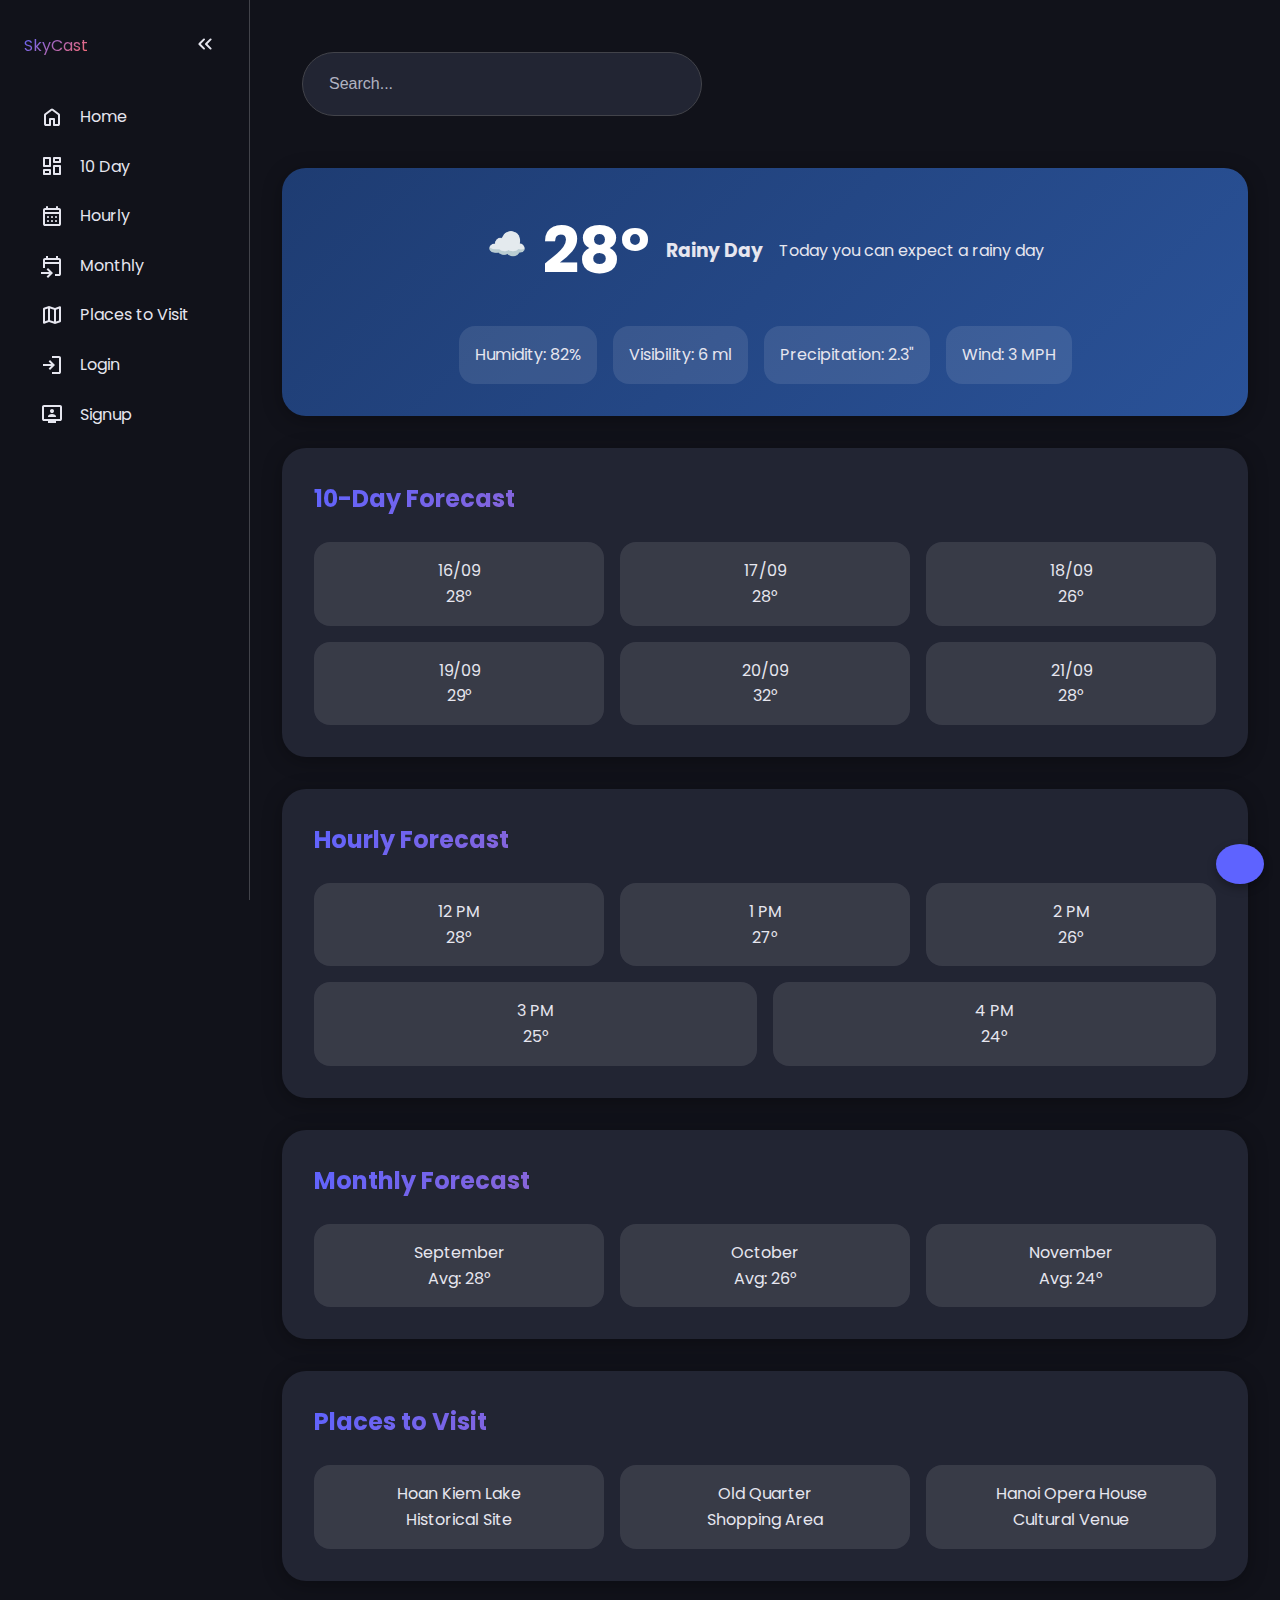
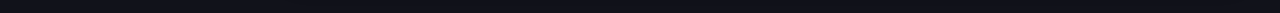
==== commit 05c39cdc: "push my ass" ====
--- a/index.html
+++ b/index.html
@@ -43,6 +43,18 @@
         <a href="#places">
             <svg xmlns="http://www.w3.org/2000/svg" height="24px" viewBox="0 -960 960 960" width="24px" fill="#e3e3e3"><path d="m600-120-240-84-186 72q-20 8-37-4.5T120-170v-560q0-13 7.5-23t20.5-15l212-72 240 84 186-72q20-8 37 4.5t17 33.5v560q0 13-7.5 23T812-192l-212 72Zm-40-98v-468l-160-56v468l160 56Zm80 0 120-40v-474l-120 46v468Zm-440-10 120-46v-468l-120 40v474Zm440-458v468-468Zm-320-56v468-468Z"/></svg>
           <span>Places to Visit</span>
+        </a>
+      </li>
+      <li>
+        <a href="login.html">
+            <svg xmlns="http://www.w3.org/2000/svg" height="24px" viewBox="0 -960 960 960" width="24px" fill="#e3e3e3"><path d="M480-120v-80h280v-560H480v-80h280q33 0 56.5 23.5T840-760v560q0 33-23.5 56.5T760-120H480Zm-80-160-55-58 102-102H120v-80h327L345-622l55-58 200 200-200 200Z"/></svg>
+          <span>Login</span>
+        </a>
+      </li>
+      <li>
+        <a href="signup.html">
+            <svg xmlns="http://www.w3.org/2000/svg" height="24px" viewBox="0 -960 960 960" width="24px" fill="#e3e3e3"><path d="M320-360h320v-22q0-45-44-71.5T480-480q-72 0-116 26.5T320-382v22Zm160-160q33 0 56.5-23.5T560-600q0-33-23.5-56.5T480-680q-33 0-56.5 23.5T400-600q0 33 23.5 56.5T480-520ZM320-120v-80H160q-33 0-56.5-23.5T80-280v-480q0-33 23.5-56.5T160-840h640q33 0 56.5 23.5T880-760v480q0 33-23.5 56.5T800-200H640v80H320ZM160-280h640v-480H160v480Zm0 0v-480 480Z"/></svg>
+          <span>Signup</span>
         </a>
       </li>
     </ul>
--- a/style.css
+++ b/style.css
@@ -151,9 +151,7 @@
   color: var(--secondary-text-clr);
 }
 
-.input-container:hover {
-  border-color: var(--accent-clr);
-}
+
 
 /* Left Sidebar (Weather Section) */
 .leftsidebar {
@@ -454,3 +452,19 @@
   background-color: #4a4dff;
 }
 
+
+
+.input-container {
+  display: flex;
+  margin: 20px;
+}
+
+.input-container input {
+  padding: 10px;
+  width: 80%;
+}
+
+.input-container button {
+  padding: 10px;
+  cursor: pointer;
+}
